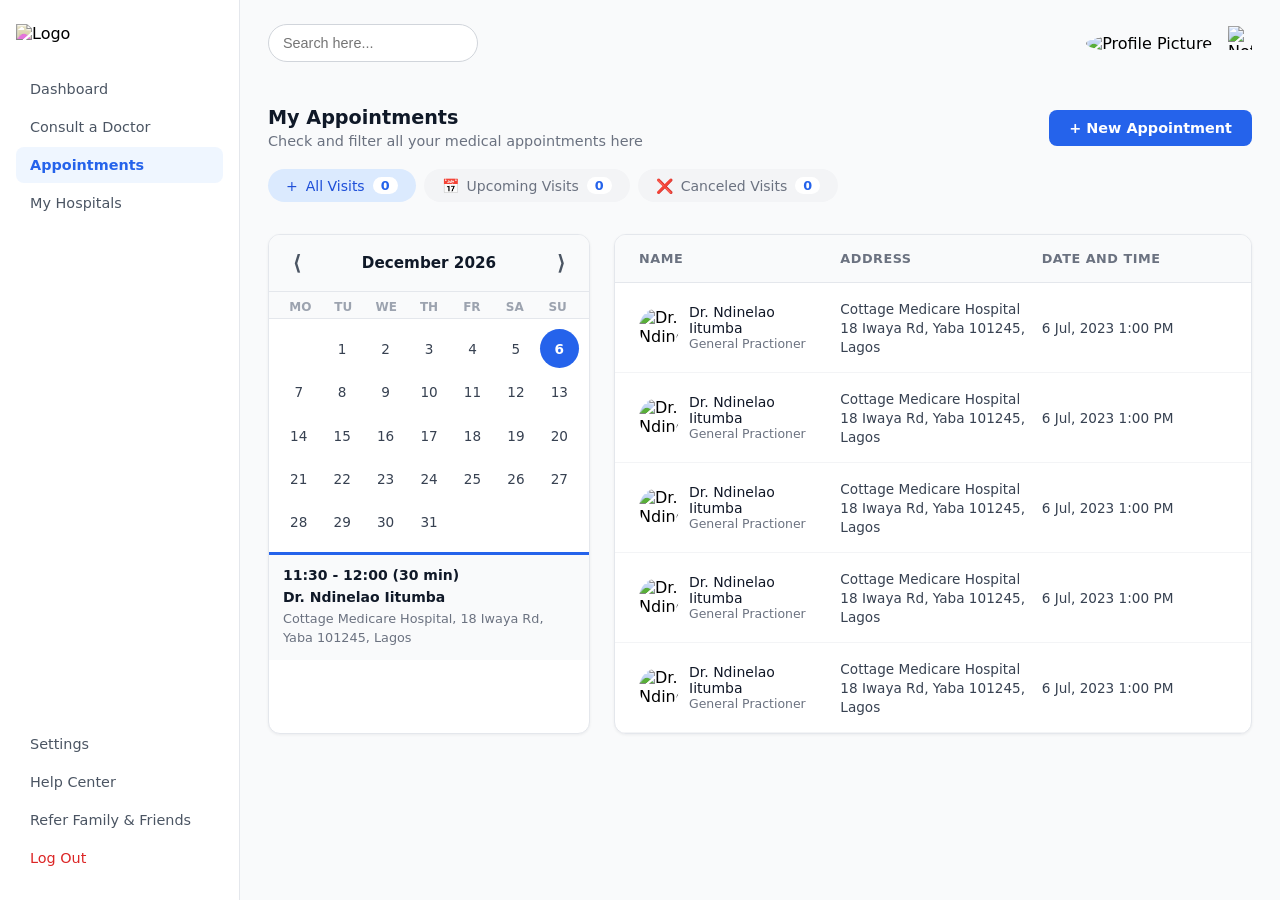
==== appointment.html @ 1422a094 "UI overhaul: blue theme, redesigned auth pages, search, tabs, notifications, and polish - Redesigned" ====
<!DOCTYPE html>
<html lang="en">

<head>
    <meta charset="UTF-8">
    <meta name="viewport" content="width=device-width, initial-scale=1.0">
    <link rel="icon" href="./images/Avatar.png" type="image/png">
    <title>EazziDoctor — Appointments</title>
    <link rel="stylesheet" href="./appointment.css">
</head>

<body>
    <div class="dashboard-container">

        <!-- Left Sidebar Navigation -->
        <div class="sidebar">
            <div class="logo">
                <img src="./images/Logo.png" alt="Logo">
            </div>

            <nav class="top-nav">
                <ul>
                    <li class="dashboard" id="dashboard"><a id="dashboard_label" href="./dashboard.html">Dashboard</a></li>
                    <li class="consultadoctor" id="consultadoctor"><a id="consultadoctor_label"
                            href="./consultdoctor.html">Consult a Doctor</a></li>
                    <li class="appointments" id="appointments"><a id="appointments_label"
                            href="./appointment.html">Appointments</a></li>
                    <li class="myhospital" id="myhospitals"><a id="myhospitals_label" href="./myhospitals.html">My
                            Hospitals</a></li>
                </ul>
            </nav>
            <nav class="bottom-nav">
                <ul>
                    <li><a href="#">Settings</a></li>
                    <li><a href="#">Help Center</a></li>
                    <li><a href="#">Refer Family & Friends</a></li>
                    <li><a href="#" id="logout-btn" style="color: #DC2626;">Log Out</a></li>
                </ul>
            </nav>
        </div>



        <!-- Right Dashboard Information -->
        <div class="main-content">

            <div class="top-bar">
                <div>
                    <input type="search" id="searchInput" placeholder="Search here..." aria-label="Search">
                </div>

                <div class="profile">
                    <img src="./images/profile.jpg" alt="Profile Picture">
                </div>
                <div>
                    <img src="./images/notification-icon.png" alt="Notifications" class="notification-icon">
                </div>
            </div>

            <div class="header-container">
                <div class="text-container">
                    <h2> My Appointments </h2>
                    <p>Check and filter all your medical appointments here</p>
                </div>
                <div class="button-container">

                    <div class="button-container">
                        <a href="./newappointment.html" class="button-link"> + New Appointment</a>
                    </div>
                </div>
            </div>

            <div class="tabs">
                <div class="tab active">
                    <span class="icon">+</span>
                    <span class="text">All Visits</span>
                    <span class="count">0</span>
                </div>
                <div class="tab">
                    <span class="icon">📅</span>
                    <span class="text">Upcoming Visits</span>
                    <span class="count">0</span>
                </div>
                <div class="tab">
                    <span class="icon">❌</span>
                    <span class="text">Canceled Visits</span>
                    <span class="count">0</span>
                </div>
            </div>

            <div class="app-container">
                <div class="calendar-container">
                    <div class="calendar-header">
                        <button class="nav-btn prev-month">⟨</button>
                        <h2 class="month-year"></h2>
                        <button class="nav-btn next-month">⟩</button>
                    </div>
                    <div class="day-names">
                        <span>Mo</span><span>Tu</span><span>We</span><span>Th</span><span>Fr</span><span>Sa</span><span>Su</span>
                    </div>
                    <div class="dates" id="dates"></div>
                    <div class="appointment-details">
                        <div class="time">11:30 - 12:00 (30 min)</div>
                        <div class="doctor-info">
                            <h3>Dr. Ndinelao Iitumba</h3>
                            <p>Cottage Medicare Hospital, 18 Iwaya Rd, Yaba 101245, Lagos</p>
                        </div>
                    </div>
                </div>


                <div class="visit-table">
                    <div class="visit-header">
                        <div class="header-cell">Name</div>
                        <div class="header-cell">Address</div>
                        <div class="header-cell">Date and time</div>
                    </div>
                    <div class="visit-row">
                        <div class="cell name">
                            <img src="./images/Avatar.png" alt="Dr. Ndinelao Litumba">
                            <span>Dr. Ndinelao Iitumba<br><small>General Practioner</small></span>
                        </div>
                        <div class="cell address">
                            <span>Cottage Medicare Hospital<br>18 Iwaya Rd, Yaba 101245, Lagos</span>
                        </div>
                        <div class="cell date-time">
                            <span>6 Jul, 2023 1:00 PM</span>
                        </div>
                    </div>
                    
                    <div class="visit-row">
                        <div class="cell name">
                            <img src="./images/Avatar.png" alt="Dr. Ndinelao Litumba">
                            <span>Dr. Ndinelao Iitumba<br><small>General Practioner</small></span>
                        </div>
                        <div class="cell address">
                            <span>Cottage Medicare Hospital<br>18 Iwaya Rd, Yaba 101245, Lagos</span>
                        </div>
                        <div class="cell date-time">
                            <span>6 Jul, 2023 1:00 PM</span>
                        </div>
                    </div>
                    
                    <div class="visit-row">
                        <div class="cell name">
                            <img src="./images/Avatar.png" alt="Dr. Ndinelao Iitumba">
                            <span>Dr. Ndinelao Iitumba<br><small>General Practioner</small></span>
                        </div>
                        <div class="cell address">
                            <span>Cottage Medicare Hospital<br>18 Iwaya Rd, Yaba 101245, Lagos</span>
                        </div>
                        <div class="cell date-time">
                            <span>6 Jul, 2023 1:00 PM</span>
                        </div>
                    </div> 

                    <div class="visit-row">
                        <div class="cell name">
                            <img src="./images/Avatar.png" alt="Dr. Ndinelao Litumba">
                            <span>Dr. Ndinelao Iitumba<br><small>General Practioner</small></span>
                        </div>
                        <div class="cell address">
                            <span>Cottage Medicare Hospital<br>18 Iwaya Rd, Yaba 101245, Lagos</span>
                        </div>
                        <div class="cell date-time">
                            <span>6 Jul, 2023 1:00 PM</span>
                        </div>

                    </div> 
                    <div class="visit-row">
                        <div class="cell name">
                            <img src="./images/Avatar.png" alt="Dr. Ndinelao Litumba">
                            <span> Dr. Ndinelao Iitumba <br><small>General Practioner</small></span>
                        </div>
                        <div class="cell address">
                            <span>Cottage Medicare Hospital<br>18 Iwaya Rd, Yaba 101245, Lagos</span>
                        </div>
                        <div class="cell date-time">
                            <span>6 Jul, 2023 1:00 PM</span>
                        </div>
                    </div>

                    <!-- Empty state -->
                    <div class="empty-state" id="appointment-empty">
                        <div class="empty-icon">📅</div>
                        <p>No appointments found</p>
                        <small>Try a different search or book a new appointment</small>
                    </div>
                </div>

            </div>
        </div>

        <script src="script.js"></script>
    </div>
</body>

</html>
---- appointment.css ----
body, html {
    margin: 0;
    padding: 0;
    font-family: system-ui, -apple-system, BlinkMacSystemFont, "Segoe UI", sans-serif;
}

.dashboard-container {
    display: flex;
    height: 100vh;
    overflow: hidden;
}

/* ── Sidebar ── */
.sidebar {
    width: 240px;
    min-width: 240px;
    background: #fff;
    border-right: 1px solid #E4E7EC;
    padding: 24px 16px;
    display: flex;
    flex-direction: column;
    position: sticky;
    top: 0;
    height: 100vh;
    box-sizing: border-box;
}

.logo img {
    width: 130px;
    height: auto;
    margin-bottom: 28px;
    filter: hue-rotate(195deg);
}

.top-nav { flex: 1; }
.bottom-nav { margin-top: auto; }

.top-nav ul,
.bottom-nav ul {
    list-style: none;
    padding: 0;
    margin: 0;
    display: flex;
    flex-direction: column;
    gap: 2px;
}

.top-nav a,
.bottom-nav a {
    display: block;
    color: #4B5563;
    text-decoration: none;
    padding: 10px 14px;
    border-radius: 8px;
    font-size: 0.9rem;
    font-weight: 500;
    transition: background-color 0.15s ease, color 0.15s ease;
}

.top-nav a:hover,
.bottom-nav a:hover {
    background-color: #EFF6FF;
    color: #2563EB;
}

.top-nav a:active,
.bottom-nav a:active {
    background-color: #DBEAFE;
    color: #1D4ED8;
}

/* Active page */
.appointments a {
    background-color: #EFF6FF;
    color: #2563EB;
    font-weight: 600;
}

/* ── Main Content ── */
.main-content {
    flex-grow: 1;
    padding: 24px 28px;
    background: #F9FAFB;
    min-width: 0;
    overflow-y: auto;
    box-sizing: border-box;
}

.top-bar {
    display: flex;
    align-items: center;
    gap: 16px;
    margin-bottom: 24px;
}

.top-bar .profile {
    margin-left: auto;
}

.notification-icon {
    width: 24px;
    height: 24px;
    display: block;
}

input[type="search"] {
    padding: 10px 14px;
    width: min(320px, 100%);
    border: 1px solid #D1D5DB;
    border-radius: 999px;
    font-size: 0.9rem;
    outline: none;
    transition: border-color 0.15s ease, box-shadow 0.15s ease;
}

input[type="search"]:focus {
    border-color: #2563EB;
    box-shadow: 0 0 0 3px rgba(37, 99, 235, 0.15);
}

.profile img {
    width: 40px;
    height: 40px;
    border-radius: 50%;
    object-fit: cover;
}

/* ── Page Header ── */
.header-container {
    display: flex;
    justify-content: space-between;
    align-items: center;
    padding: 20px 0;
}

.text-container h2 {
    margin: 0 0 4px;
    font-size: 1.2rem;
    font-weight: 700;
    color: #101928;
}

.text-container p {
    margin: 0;
    font-size: 0.9rem;
    color: #6B7280;
}

.button-link {
    display: inline-block;
    padding: 10px 20px;
    background-color: #2563EB;
    color: white;
    text-decoration: none;
    border-radius: 8px;
    font-size: 0.9rem;
    font-weight: 600;
    transition: background-color 0.15s ease;
}

.button-link:hover {
    background-color: #1D4ED8;
}

.button-link:active {
    background-color: #1E40AF;
}

/* ── Tabs ── */
.tabs {
    display: flex;
    gap: 8px;
    margin-bottom: 24px;
}

.tab {
    display: flex;
    align-items: center;
    gap: 8px;
    padding: 8px 18px;
    border-radius: 999px;
    font-size: 0.875rem;
    font-weight: 500;
    cursor: pointer;
    transition: background-color 0.2s ease;
}

.tab .count {
    background-color: #fff;
    color: #2563EB;
    border-radius: 999px;
    padding: 1px 8px;
    font-size: 0.8rem;
    font-weight: 600;
}

.tab.active {
    background-color: #DBEAFE;
    color: #1D4ED8;
}

.tab:not(.active) {
    background-color: #F3F4F6;
    color: #6B7280;
}

.tab:not(.active):hover {
    background-color: #E5E7EB;
}

/* ── App Container ── */
.app-container {
    display: flex;
    gap: 24px;
    padding-top: 8px;
}

/* ── Calendar ── */
.calendar-container {
    width: 100%;
    max-width: 320px;
    flex-shrink: 0;
    background: #fff;
    border: 1px solid #E4E7EC;
    border-radius: 12px;
    overflow: hidden;
    box-shadow: 0 1px 3px rgba(15, 23, 42, 0.06);
}

.calendar-header {
    display: flex;
    justify-content: space-between;
    align-items: center;
    background-color: #F9FAFB;
    padding: 12px 16px;
    border-bottom: 1px solid #E4E7EC;
}

.nav-btn {
    background: none;
    border: none;
    cursor: pointer;
    font-weight: bold;
    color: #4B5563;
    font-size: 20px;
    padding: 4px 8px;
    border-radius: 6px;
    transition: background-color 0.15s ease;
}

.nav-btn:hover {
    background-color: #EFF6FF;
    color: #2563EB;
}

.month-year {
    font-size: 0.95rem;
    color: #101928;
    font-weight: 600;
    margin: 0;
}

.day-names {
    background-color: #F9FAFB;
    padding: 8px 10px 4px;
    display: flex;
    border-bottom: 1px solid #E4E7EC;
}

.day-names span {
    flex: 1;
    text-align: center;
    font-size: 0.75rem;
    font-weight: 600;
    color: #9CA3AF;
    text-transform: uppercase;
}

.dates {
    display: grid;
    grid-template-columns: repeat(7, 1fr);
    gap: 4px;
    padding: 10px;
}

.dates span {
    background-color: #fff;
    cursor: pointer;
    color: #374151;
    border-radius: 50%;
    display: flex;
    justify-content: center;
    align-items: center;
    aspect-ratio: 1;
    font-size: 0.85rem;
    transition: background-color 0.15s ease;
}

.dates span:hover {
    background-color: #EFF6FF;
    color: #2563EB;
}

.dates span.today {
    background-color: #2563EB;
    color: white;
    font-weight: 600;
}

.appointment-details {
    border-top: 3px solid #2563EB;
    background: #F9FAFB;
    padding: 12px 14px;
}

.appointment-details .time {
    font-weight: 600;
    font-size: 0.875rem;
    color: #101928;
    margin-bottom: 6px;
}

.appointment-details .doctor-info h3 {
    font-weight: 600;
    font-size: 0.875rem;
    margin: 0 0 4px;
    color: #101928;
}

.appointment-details p {
    margin: 0;
    font-size: 0.8rem;
    color: #6B7280;
    line-height: 1.5;
}

/* ── Visit Table ── */
.visit-table {
    flex: 1;
    min-width: 0;
    background: #fff;
    border: 1px solid #E4E7EC;
    border-radius: 12px;
    overflow: hidden;
    box-shadow: 0 1px 3px rgba(15, 23, 42, 0.06);
}

.visit-header,
.visit-row {
    display: flex;
    align-items: center;
    padding: 12px 16px;
}

.visit-header {
    font-weight: 600;
    font-size: 0.8rem;
    color: #6B7280;
    text-transform: uppercase;
    letter-spacing: 0.04em;
    background-color: #F9FAFB;
    border-bottom: 1px solid #E4E7EC;
}

.visit-row {
    border-bottom: 1px solid #F3F4F6;
}

.visit-row:last-child {
    border-bottom: none;
}

.visit-row:hover {
    background-color: #F9FAFB;
}

.header-cell,
.cell {
    flex: 1;
    padding: 4px 8px;
    text-align: left;
}

.cell.name {
    display: flex;
    align-items: center;
    gap: 10px;
}

.name img {
    width: 40px;
    height: 40px;
    border-radius: 50%;
    object-fit: cover;
    flex-shrink: 0;
}

.name span {
    font-size: 0.875rem;
    font-weight: 500;
    color: #111827;
}

.name span small {
    display: block;
    font-size: 0.78rem;
    color: #6B7280;
    font-weight: 400;
}

.address span {
    font-size: 0.85rem;
    color: #374151;
}

.date-time span {
    font-size: 0.85rem;
    color: #374151;
    font-weight: 500;
}

/* ── Empty State ── */
.empty-state {
    display: none;
    flex-direction: column;
    align-items: center;
    justify-content: center;
    padding: 56px 20px;
    text-align: center;
}
.empty-state .empty-icon { font-size: 2.5rem; margin-bottom: 12px; opacity: 0.5; }
.empty-state p { margin: 0 0 4px; font-size: 0.95rem; font-weight: 600; color: #6B7280; }
.empty-state small { font-size: 0.8rem; color: #9CA3AF; }
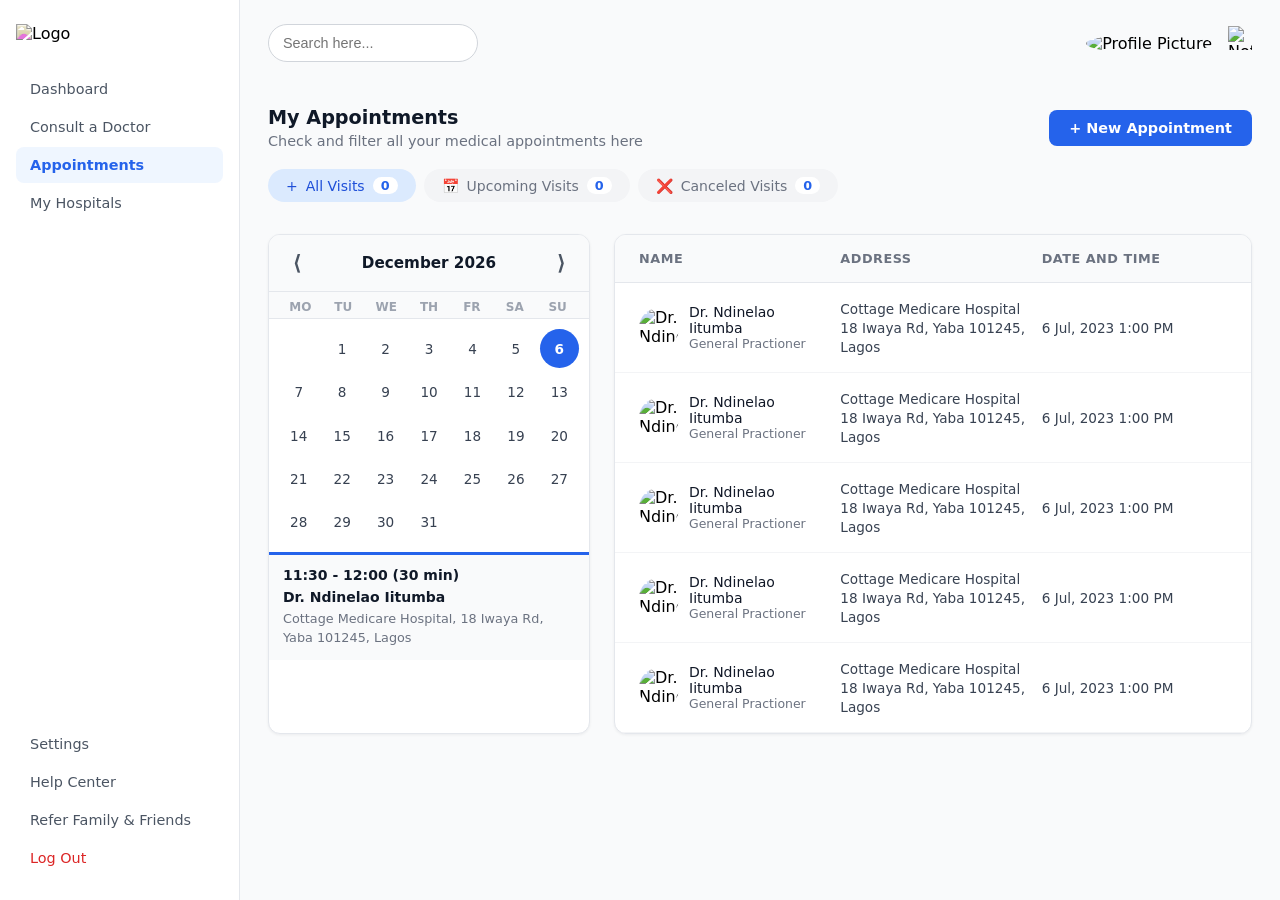
==== commit 62909a74: "Fix mobile responsiveness: load responsive.css after page CSS The root cause was responsive.css load" ====
--- a/appointment.html
+++ b/appointment.html
@@ -7,6 +7,7 @@
     <link rel="icon" href="./images/Avatar.png" type="image/png">
     <title>EazziDoctor — Appointments</title>
     <link rel="stylesheet" href="./appointment.css">
+    <link rel="stylesheet" href="./responsive.css">
 </head>
 
 <body>
--- a/responsive.css
+++ b/responsive.css
@@ -0,0 +1,337 @@
+/* ============================================================
+   EazziDoctor — Shared Responsive Styles
+   Loaded AFTER page-specific CSS to ensure overrides work.
+   ============================================================ */
+
+/* ── Mobile bottom nav (hidden on desktop) ── */
+.mobile-bottom-nav {
+    display: none;
+}
+
+/* ═══════════════════════════════════════════
+   TABLET  (≤ 1024px)
+═══════════════════════════════════════════ */
+@media (max-width: 1024px) {
+    .dashboard-container {
+        flex-direction: column;
+        height: auto;
+        min-height: 100vh;
+        overflow: visible;
+    }
+
+    .sidebar {
+        position: static;
+        width: 100% !important;
+        min-width: unset !important;
+        height: auto !important;
+        flex-direction: row;
+        align-items: center;
+        justify-content: space-between;
+        padding: 12px 20px;
+        border-right: none;
+        border-bottom: 1px solid #E4E7EC;
+    }
+
+    .top-nav { flex: unset; }
+    .top-nav ul { flex-direction: row; gap: 4px; }
+    .bottom-nav { display: none; }
+
+    .main-content {
+        padding: 20px 16px 24px;
+        overflow-y: visible;
+        height: auto;
+    }
+
+    /* Nav header breadcrumb — allow wrap */
+    .nav-header {
+        flex-wrap: wrap;
+        gap: 8px;
+    }
+}
+
+/* ═══════════════════════════════════════════
+   MOBILE  (≤ 767px)
+═══════════════════════════════════════════ */
+@media (max-width: 767px) {
+
+    /* ── Layout ── */
+    .dashboard-container {
+        flex-direction: column !important;
+        height: auto !important;
+        min-height: 100vh;
+        overflow: visible !important;
+        padding-bottom: 68px; /* room for bottom nav */
+    }
+
+    /* Hide the sidebar entirely — replaced by bottom nav */
+    .sidebar {
+        display: none !important;
+    }
+
+    .main-content {
+        padding: 16px 14px 20px;
+        overflow-y: visible !important;
+        height: auto !important;
+    }
+
+    /* ── Top bar ── */
+    .top-bar {
+        display: grid !important;
+        grid-template-columns: 1fr auto auto;
+        gap: 10px;
+        align-items: center;
+        margin-bottom: 16px;
+    }
+
+    .top-bar > div:first-child {
+        grid-column: 1 / -1; /* search full width */
+    }
+
+    .top-bar .profile {
+        margin-left: 0;
+    }
+
+    input[type="search"] {
+        width: 100% !important;
+        box-sizing: border-box;
+    }
+
+    /* ── Welcome + date widget ── */
+    .welcome-message-and-date-wigdet {
+        flex-direction: column;
+        align-items: flex-start;
+        gap: 10px;
+        margin-bottom: 20px;
+    }
+
+    .welcome-message h1 {
+        font-size: 1.2rem;
+    }
+
+    .date-widget {
+        font-size: 0.8rem;
+        padding: 8px 14px;
+    }
+
+    /* ── Dashboard metric + profile cards ── */
+    .metrics-container-and-profile-card-and-consultation-card {
+        flex-direction: column !important;
+    }
+
+    .consultation-card {
+        width: 100% !important;
+        min-width: unset !important;
+    }
+
+    .metrics-container {
+        flex-direction: column;
+    }
+
+    .quick-actions-and-consultations-container {
+        flex-direction: column;
+    }
+
+    .quick-actions {
+        flex: unset !important;
+        width: 100%;
+        box-sizing: border-box;
+    }
+
+    /* ── Page header ── */
+    .header-container {
+        flex-direction: column;
+        align-items: flex-start;
+        gap: 12px;
+        padding: 12px 0;
+    }
+
+    .button-link {
+        width: 100%;
+        text-align: center;
+        box-sizing: border-box;
+        display: block;
+    }
+
+    /* ── Tabs ── */
+    .tabs {
+        flex-wrap: wrap;
+        gap: 6px;
+    }
+
+    /* ── Consultation table → horizontal scroll ── */
+    .consultation-table {
+        overflow-x: auto !important;
+        -webkit-overflow-scrolling: touch;
+    }
+
+    .consultation-table .table-row {
+        min-width: 560px;
+    }
+
+    /* ── Appointment page — stack calendar + table ── */
+    .app-container {
+        flex-direction: column !important;
+        gap: 16px;
+    }
+
+    .calendar-container {
+        max-width: 100% !important;
+        width: 100%;
+    }
+
+    .visit-table {
+        overflow-x: auto;
+        -webkit-overflow-scrolling: touch;
+    }
+
+    .visit-header,
+    .visit-row {
+        min-width: 480px;
+    }
+
+    /* ── Hospital list → horizontal scroll ── */
+    .hospital-list {
+        overflow-x: auto;
+        -webkit-overflow-scrolling: touch;
+    }
+
+    .list-header,
+    .list-row {
+        min-width: 520px;
+    }
+
+    /* ── Doctor tables (new appointment / new consultation) ── */
+    table {
+        display: block;
+        overflow-x: auto;
+        -webkit-overflow-scrolling: touch;
+        width: 100%;
+    }
+
+    /* ── Nav header (breadcrumb bar) ── */
+    .nav-header {
+        flex-direction: column;
+        align-items: flex-start;
+        gap: 8px;
+        padding: 12px 14px;
+    }
+
+    .header-actions {
+        align-self: flex-end;
+    }
+
+    /* ── Doctor profile ── */
+    .profile-container {
+        padding: 16px !important;
+    }
+
+    .profile-header {
+        flex-direction: column !important;
+        align-items: center !important;
+        text-align: center;
+        gap: 14px;
+    }
+
+    .profile-info {
+        margin-left: 0 !important;
+    }
+
+    .request-button {
+        width: 100%;
+    }
+
+    .profile-sections {
+        flex-direction: column !important;
+        gap: 16px;
+    }
+
+    /* ── Form containers (book / request) ── */
+    .container {
+        padding: 20px 14px !important;
+    }
+
+    /* ── Text container ── */
+    .text-container {
+        padding: 0 0 12px;
+    }
+
+    .text-container h2 {
+        font-size: 1rem;
+    }
+
+    /* ── Mobile bottom nav ── */
+    .mobile-bottom-nav {
+        display: flex;
+        position: fixed;
+        bottom: 0;
+        left: 0;
+        right: 0;
+        background: #fff;
+        border-top: 1px solid #E4E7EC;
+        z-index: 200;
+        height: 64px;
+        box-shadow: 0 -2px 12px rgba(15, 23, 42, 0.07);
+    }
+
+    .mobile-bottom-nav a {
+        flex: 1;
+        display: flex;
+        flex-direction: column;
+        align-items: center;
+        justify-content: center;
+        gap: 3px;
+        color: #6B7280;
+        text-decoration: none;
+        font-size: 0.62rem;
+        font-weight: 500;
+        padding: 8px 4px;
+        transition: color 0.15s ease;
+    }
+
+    .mobile-bottom-nav a.mob-active {
+        color: #2563EB;
+    }
+
+    .mobile-bottom-nav .mob-icon {
+        font-size: 1.25rem;
+        line-height: 1;
+    }
+}
+
+/* ═══════════════════════════════════════════
+   SMALL MOBILE  (≤ 480px)
+═══════════════════════════════════════════ */
+@media (max-width: 480px) {
+    .main-content {
+        padding: 12px 10px 16px;
+    }
+
+    .tab {
+        font-size: 0.78rem;
+        padding: 6px 12px;
+    }
+
+    .tab .count {
+        font-size: 0.72rem;
+        padding: 1px 6px;
+    }
+
+    .metric-card {
+        padding: 14px 12px;
+    }
+
+    .header-container h2,
+    .text-container h2 {
+        font-size: 0.95rem;
+    }
+
+    /* Doctor table cells */
+    .doctor-info {
+        gap: 8px;
+    }
+
+    .doctor-info img {
+        width: 32px;
+        height: 32px;
+    }
+}
